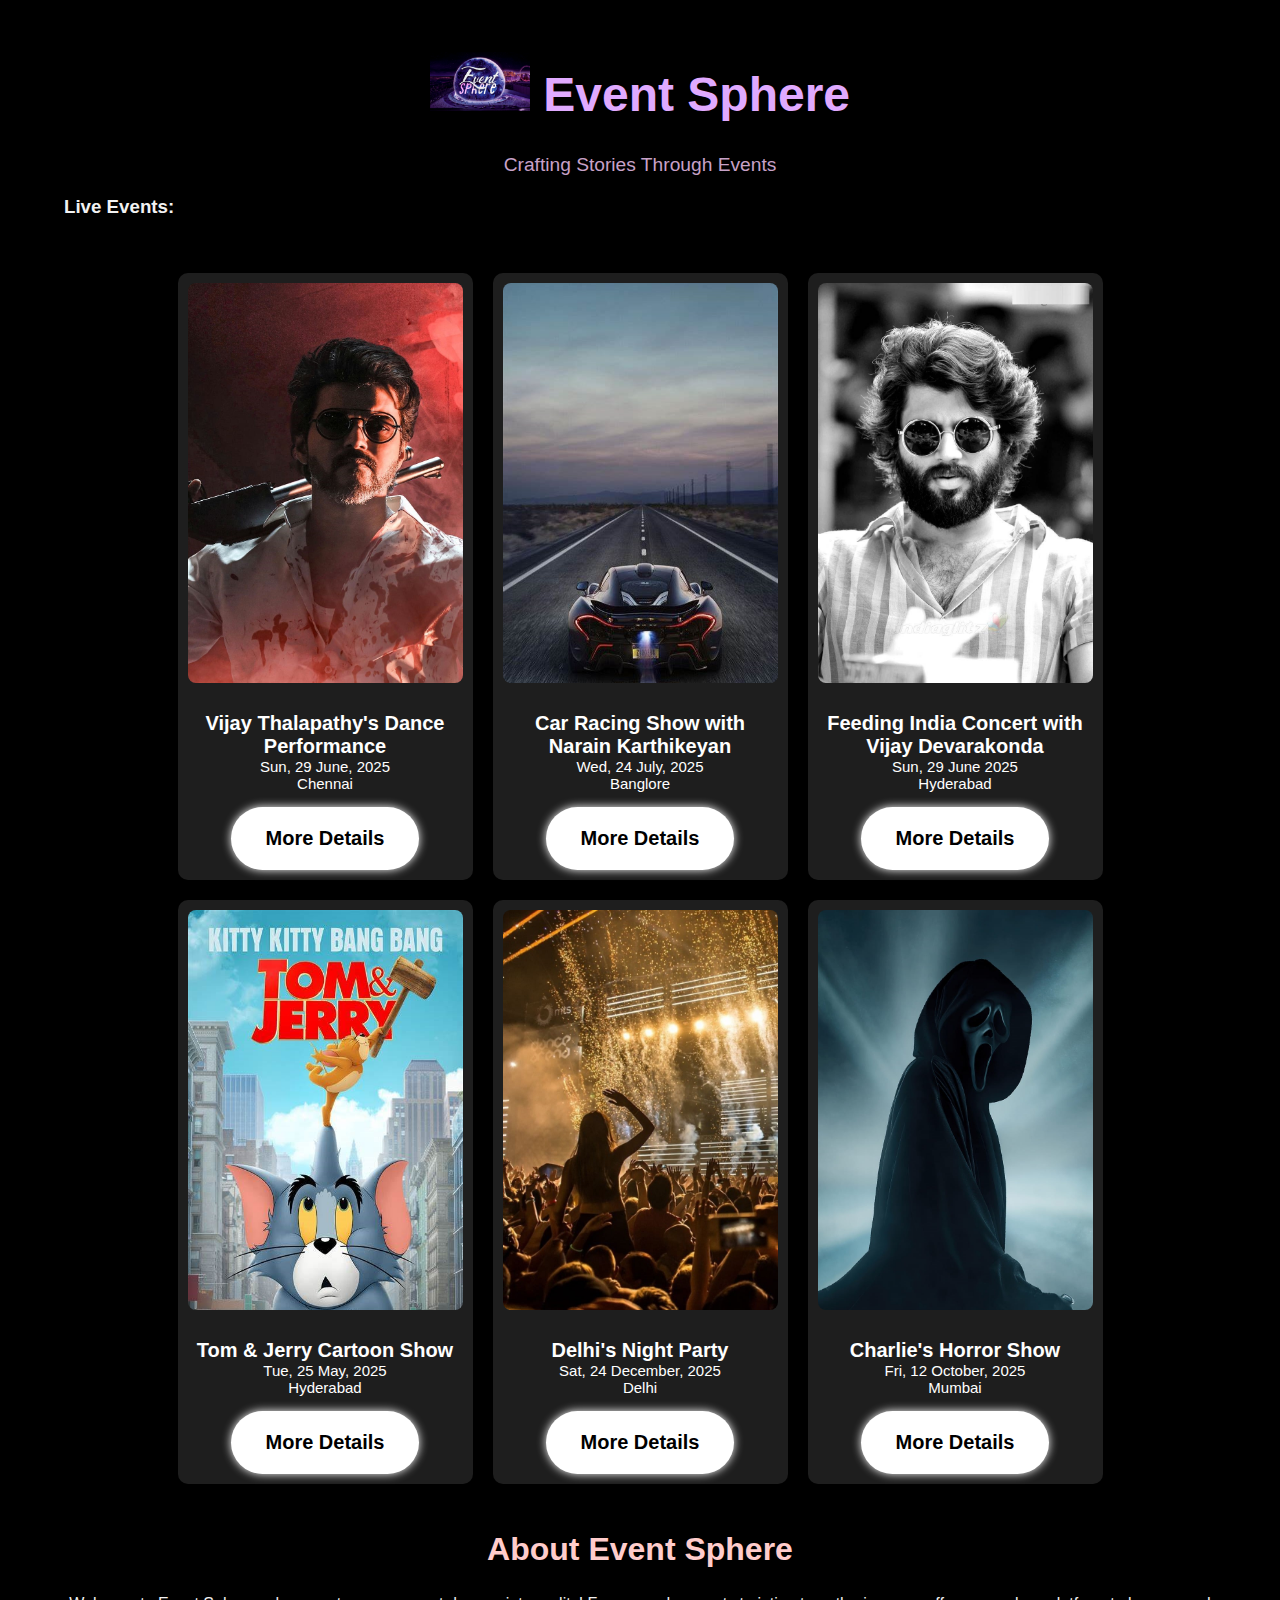
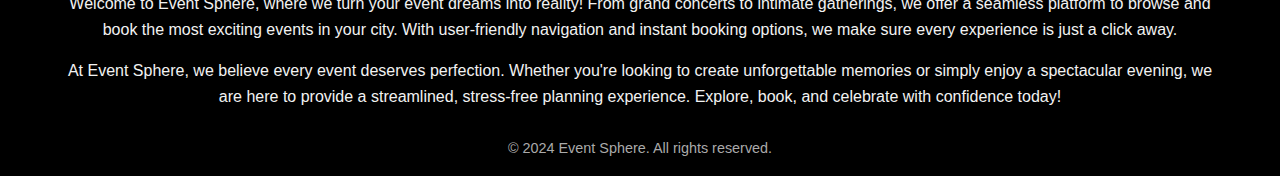
==== index.html @ 96aaaad5 "Add files via upload" ====
<!DOCTYPE html>
<html lang="en">

<head>
    <title>Event Management system</title>
    <link rel="stylesheet" href="style.css">
    <script src="script.js"></script>
</head>
<body>
    <div class="gallery-container">
        <header class="header">
            <h1><img class="logo" src="Event Management System Logo 2.png">
                Event Sphere</h1>
            <p class="sub-header">Crafting Stories Through Events</p>
        </header>
        <h3>Live Events:</h3><br><br>
        <div class="image-gallery">
            <div class="gallery-item">
                <img src="Thalapathy.jpg" alt="Vijay Thalapathy">
                <p class="image-title"><b class="image-head">Vijay Thalapathy's Dance Performance</b><br>
                    Sun, 29 June, 2025<br>
                    Chennai</b></p>
                <button onclick="location.href='details-thalapathy.html'">
                    More Details
                    <div class="star-1">
                        <svg xmlns:xlink="http://www.w3.org/1999/xlink" viewBox="0 0 784.11 815.53"
                            style="shape-rendering:geometricPrecision; text-rendering:geometricPrecision; image-rendering:optimizeQuality; fill-rule:evenodd; clip-rule:evenodd"
                            version="1.1" xml:space="preserve" xmlns="http://www.w3.org/2000/svg">
                            <defs></defs>
                            <g id="Layer_x0020_1">
                                <metadata id="CorelCorpID_0Corel-Layer"></metadata>
                                <path
                                    d="M392.05 0c-20.9,210.08 -184.06,378.41 -392.05,407.78 207.96,29.37 371.12,197.68 392.05,407.74 20.93,-210.06 184.09,-378.37 392.05,-407.74 -207.98,-29.38 -371.16,-197.69 -392.06,-407.78z"
                                    class="fil0"></path>
                            </g>
                        </svg>
                    </div>
                    <div class="star-2">
                        <svg xmlns:xlink="http://www.w3.org/1999/xlink" viewBox="0 0 784.11 815.53"
                            style="shape-rendering:geometricPrecision; text-rendering:geometricPrecision; image-rendering:optimizeQuality; fill-rule:evenodd; clip-rule:evenodd"
                            version="1.1" xml:space="preserve" xmlns="http://www.w3.org/2000/svg">
                            <defs></defs>
                            <g id="Layer_x0020_1">
                                <metadata id="CorelCorpID_0Corel-Layer"></metadata>
                                <path
                                    d="M392.05 0c-20.9,210.08 -184.06,378.41 -392.05,407.78 207.96,29.37 371.12,197.68 392.05,407.74 20.93,-210.06 184.09,-378.37 392.05,-407.74 -207.98,-29.38 -371.16,-197.69 -392.06,-407.78z"
                                    class="fil0"></path>
                            </g>
                        </svg>
                    </div>
                    <div class="star-3">
                        <svg xmlns:xlink="http://www.w3.org/1999/xlink" viewBox="0 0 784.11 815.53"
                            style="shape-rendering:geometricPrecision; text-rendering:geometricPrecision; image-rendering:optimizeQuality; fill-rule:evenodd; clip-rule:evenodd"
                            version="1.1" xml:space="preserve" xmlns="http://www.w3.org/2000/svg">
                            <defs></defs>
                            <g id="Layer_x0020_1">
                                <metadata id="CorelCorpID_0Corel-Layer"></metadata>
                                <path
                                    d="M392.05 0c-20.9,210.08 -184.06,378.41 -392.05,407.78 207.96,29.37 371.12,197.68 392.05,407.74 20.93,-210.06 184.09,-378.37 392.05,-407.74 -207.98,-29.38 -371.16,-197.69 -392.06,-407.78z"
                                    class="fil0"></path>
                            </g>
                        </svg>
                    </div>
                    <div class="star-4">
                        <svg xmlns:xlink="http://www.w3.org/1999/xlink" viewBox="0 0 784.11 815.53"
                            style="shape-rendering:geometricPrecision; text-rendering:geometricPrecision; image-rendering:optimizeQuality; fill-rule:evenodd; clip-rule:evenodd"
                            version="1.1" xml:space="preserve" xmlns="http://www.w3.org/2000/svg">
                            <defs></defs>
                            <g id="Layer_x0020_1">
                                <metadata id="CorelCorpID_0Corel-Layer"></metadata>
                                <path
                                    d="M392.05 0c-20.9,210.08 -184.06,378.41 -392.05,407.78 207.96,29.37 371.12,197.68 392.05,407.74 20.93,-210.06 184.09,-378.37 392.05,-407.74 -207.98,-29.38 -371.16,-197.69 -392.06,-407.78z"
                                    class="fil0"></path>
                            </g>
                        </svg>
                    </div>
                    <div class="star-5">
                        <svg xmlns:xlink="http://www.w3.org/1999/xlink" viewBox="0 0 784.11 815.53"
                            style="shape-rendering:geometricPrecision; text-rendering:geometricPrecision; image-rendering:optimizeQuality; fill-rule:evenodd; clip-rule:evenodd"
                            version="1.1" xml:space="preserve" xmlns="http://www.w3.org/2000/svg">
                            <defs></defs>
                            <g id="Layer_x0020_1">
                                <metadata id="CorelCorpID_0Corel-Layer"></metadata>
                                <path
                                    d="M392.05 0c-20.9,210.08 -184.06,378.41 -392.05,407.78 207.96,29.37 371.12,197.68 392.05,407.74 20.93,-210.06 184.09,-378.37 392.05,-407.74 -207.98,-29.38 -371.16,-197.69 -392.06,-407.78z"
                                    class="fil0"></path>
                            </g>
                        </svg>
                    </div>
                    <div class="star-6">
                        <svg xmlns:xlink="http://www.w3.org/1999/xlink" viewBox="0 0 784.11 815.53"
                            style="shape-rendering:geometricPrecision; text-rendering:geometricPrecision; image-rendering:optimizeQuality; fill-rule:evenodd; clip-rule:evenodd"
                            version="1.1" xml:space="preserve" xmlns="http://www.w3.org/2000/svg">
                            <defs></defs>
                            <g id="Layer_x0020_1">
                                <metadata id="CorelCorpID_0Corel-Layer"></metadata>
                                <path
                                    d="M392.05 0c-20.9,210.08 -184.06,378.41 -392.05,407.78 207.96,29.37 371.12,197.68 392.05,407.74 20.93,-210.06 184.09,-378.37 392.05,-407.74 -207.98,-29.38 -371.16,-197.69 -392.06,-407.78z"
                                    class="fil0"></path>
                            </g>
                        </svg>
                    </div>
                </button>
            </div>
            <div class="gallery-item">
                <img src="Car Racing.jpg" alt="Car Racing">
                <p class="image-title"><b class="image-head"> Car Racing Show with Narain Karthikeyan</b><br>
                    Wed, 24 July, 2025<br>
                    Banglore</p>
                <button onclick="location.href='details-car.html'">
                    More Details
                    <div class="star-1">
                        <svg xmlns:xlink="http://www.w3.org/1999/xlink" viewBox="0 0 784.11 815.53"
                            style="shape-rendering:geometricPrecision; text-rendering:geometricPrecision; image-rendering:optimizeQuality; fill-rule:evenodd; clip-rule:evenodd"
                            version="1.1" xml:space="preserve" xmlns="http://www.w3.org/2000/svg">
                            <defs></defs>
                            <g id="Layer_x0020_1">
                                <metadata id="CorelCorpID_0Corel-Layer"></metadata>
                                <path
                                    d="M392.05 0c-20.9,210.08 -184.06,378.41 -392.05,407.78 207.96,29.37 371.12,197.68 392.05,407.74 20.93,-210.06 184.09,-378.37 392.05,-407.74 -207.98,-29.38 -371.16,-197.69 -392.06,-407.78z"
                                    class="fil0"></path>
                            </g>
                        </svg>
                    </div>
                    <div class="star-2">
                        <svg xmlns:xlink="http://www.w3.org/1999/xlink" viewBox="0 0 784.11 815.53"
                            style="shape-rendering:geometricPrecision; text-rendering:geometricPrecision; image-rendering:optimizeQuality; fill-rule:evenodd; clip-rule:evenodd"
                            version="1.1" xml:space="preserve" xmlns="http://www.w3.org/2000/svg">
                            <defs></defs>
                            <g id="Layer_x0020_1">
                                <metadata id="CorelCorpID_0Corel-Layer"></metadata>
                                <path
                                    d="M392.05 0c-20.9,210.08 -184.06,378.41 -392.05,407.78 207.96,29.37 371.12,197.68 392.05,407.74 20.93,-210.06 184.09,-378.37 392.05,-407.74 -207.98,-29.38 -371.16,-197.69 -392.06,-407.78z"
                                    class="fil0"></path>
                            </g>
                        </svg>
                    </div>
                    <div class="star-3">
                        <svg xmlns:xlink="http://www.w3.org/1999/xlink" viewBox="0 0 784.11 815.53"
                            style="shape-rendering:geometricPrecision; text-rendering:geometricPrecision; image-rendering:optimizeQuality; fill-rule:evenodd; clip-rule:evenodd"
                            version="1.1" xml:space="preserve" xmlns="http://www.w3.org/2000/svg">
                            <defs></defs>
                            <g id="Layer_x0020_1">
                                <metadata id="CorelCorpID_0Corel-Layer"></metadata>
                                <path
                                    d="M392.05 0c-20.9,210.08 -184.06,378.41 -392.05,407.78 207.96,29.37 371.12,197.68 392.05,407.74 20.93,-210.06 184.09,-378.37 392.05,-407.74 -207.98,-29.38 -371.16,-197.69 -392.06,-407.78z"
                                    class="fil0"></path>
                            </g>
                        </svg>
                    </div>
                    <div class="star-4">
                        <svg xmlns:xlink="http://www.w3.org/1999/xlink" viewBox="0 0 784.11 815.53"
                            style="shape-rendering:geometricPrecision; text-rendering:geometricPrecision; image-rendering:optimizeQuality; fill-rule:evenodd; clip-rule:evenodd"
                            version="1.1" xml:space="preserve" xmlns="http://www.w3.org/2000/svg">
                            <defs></defs>
                            <g id="Layer_x0020_1">
                                <metadata id="CorelCorpID_0Corel-Layer"></metadata>
                                <path
                                    d="M392.05 0c-20.9,210.08 -184.06,378.41 -392.05,407.78 207.96,29.37 371.12,197.68 392.05,407.74 20.93,-210.06 184.09,-378.37 392.05,-407.74 -207.98,-29.38 -371.16,-197.69 -392.06,-407.78z"
                                    class="fil0"></path>
                            </g>
                        </svg>
                    </div>
                    <div class="star-5">
                        <svg xmlns:xlink="http://www.w3.org/1999/xlink" viewBox="0 0 784.11 815.53"
                            style="shape-rendering:geometricPrecision; text-rendering:geometricPrecision; image-rendering:optimizeQuality; fill-rule:evenodd; clip-rule:evenodd"
                            version="1.1" xml:space="preserve" xmlns="http://www.w3.org/2000/svg">
                            <defs></defs>
                            <g id="Layer_x0020_1">
                                <metadata id="CorelCorpID_0Corel-Layer"></metadata>
                                <path
                                    d="M392.05 0c-20.9,210.08 -184.06,378.41 -392.05,407.78 207.96,29.37 371.12,197.68 392.05,407.74 20.93,-210.06 184.09,-378.37 392.05,-407.74 -207.98,-29.38 -371.16,-197.69 -392.06,-407.78z"
                                    class="fil0"></path>
                            </g>
                        </svg>
                    </div>
                    <div class="star-6">
                        <svg xmlns:xlink="http://www.w3.org/1999/xlink" viewBox="0 0 784.11 815.53"
                            style="shape-rendering:geometricPrecision; text-rendering:geometricPrecision; image-rendering:optimizeQuality; fill-rule:evenodd; clip-rule:evenodd"
                            version="1.1" xml:space="preserve" xmlns="http://www.w3.org/2000/svg">
                            <defs></defs>
                            <g id="Layer_x0020_1">
                                <metadata id="CorelCorpID_0Corel-Layer"></metadata>
                                <path
                                    d="M392.05 0c-20.9,210.08 -184.06,378.41 -392.05,407.78 207.96,29.37 371.12,197.68 392.05,407.74 20.93,-210.06 184.09,-378.37 392.05,-407.74 -207.98,-29.38 -371.16,-197.69 -392.06,-407.78z"
                                    class="fil0"></path>
                            </g>
                        </svg>
                    </div>
                </button>

            </div>
            <div class="gallery-item">
                <img src="VD.jpg" alt="Vijay Deverkonda">
                <p class="image-title"><b class="image-head">Feeding India Concert with Vijay Devarakonda</b><br>
                    Sun, 29 June 2025<br>
                    Hyderabad</p>
                <button onclick="location.href='details-vd.html'">
                    More Details
                    <div class="star-1">
                        <svg xmlns:xlink="http://www.w3.org/1999/xlink" viewBox="0 0 784.11 815.53"
                            style="shape-rendering:geometricPrecision; text-rendering:geometricPrecision; image-rendering:optimizeQuality; fill-rule:evenodd; clip-rule:evenodd"
                            version="1.1" xml:space="preserve" xmlns="http://www.w3.org/2000/svg">
                            <defs></defs>
                            <g id="Layer_x0020_1">
                                <metadata id="CorelCorpID_0Corel-Layer"></metadata>
                                <path
                                    d="M392.05 0c-20.9,210.08 -184.06,378.41 -392.05,407.78 207.96,29.37 371.12,197.68 392.05,407.74 20.93,-210.06 184.09,-378.37 392.05,-407.74 -207.98,-29.38 -371.16,-197.69 -392.06,-407.78z"
                                    class="fil0"></path>
                            </g>
                        </svg>
                    </div>
                    <div class="star-2">
                        <svg xmlns:xlink="http://www.w3.org/1999/xlink" viewBox="0 0 784.11 815.53"
                            style="shape-rendering:geometricPrecision; text-rendering:geometricPrecision; image-rendering:optimizeQuality; fill-rule:evenodd; clip-rule:evenodd"
                            version="1.1" xml:space="preserve" xmlns="http://www.w3.org/2000/svg">
                            <defs></defs>
                            <g id="Layer_x0020_1">
                                <metadata id="CorelCorpID_0Corel-Layer"></metadata>
                                <path
                                    d="M392.05 0c-20.9,210.08 -184.06,378.41 -392.05,407.78 207.96,29.37 371.12,197.68 392.05,407.74 20.93,-210.06 184.09,-378.37 392.05,-407.74 -207.98,-29.38 -371.16,-197.69 -392.06,-407.78z"
                                    class="fil0"></path>
                            </g>
                        </svg>
                    </div>
                    <div class="star-3">
                        <svg xmlns:xlink="http://www.w3.org/1999/xlink" viewBox="0 0 784.11 815.53"
                            style="shape-rendering:geometricPrecision; text-rendering:geometricPrecision; image-rendering:optimizeQuality; fill-rule:evenodd; clip-rule:evenodd"
                            version="1.1" xml:space="preserve" xmlns="http://www.w3.org/2000/svg">
                            <defs></defs>
                            <g id="Layer_x0020_1">
                                <metadata id="CorelCorpID_0Corel-Layer"></metadata>
                                <path
                                    d="M392.05 0c-20.9,210.08 -184.06,378.41 -392.05,407.78 207.96,29.37 371.12,197.68 392.05,407.74 20.93,-210.06 184.09,-378.37 392.05,-407.74 -207.98,-29.38 -371.16,-197.69 -392.06,-407.78z"
                                    class="fil0"></path>
                            </g>
                        </svg>
                    </div>
                    <div class="star-4">
                        <svg xmlns:xlink="http://www.w3.org/1999/xlink" viewBox="0 0 784.11 815.53"
                            style="shape-rendering:geometricPrecision; text-rendering:geometricPrecision; image-rendering:optimizeQuality; fill-rule:evenodd; clip-rule:evenodd"
                            version="1.1" xml:space="preserve" xmlns="http://www.w3.org/2000/svg">
                            <defs></defs>
                            <g id="Layer_x0020_1">
                                <metadata id="CorelCorpID_0Corel-Layer"></metadata>
                                <path
                                    d="M392.05 0c-20.9,210.08 -184.06,378.41 -392.05,407.78 207.96,29.37 371.12,197.68 392.05,407.74 20.93,-210.06 184.09,-378.37 392.05,-407.74 -207.98,-29.38 -371.16,-197.69 -392.06,-407.78z"
                                    class="fil0"></path>
                            </g>
                        </svg>
                    </div>
                    <div class="star-5">
                        <svg xmlns:xlink="http://www.w3.org/1999/xlink" viewBox="0 0 784.11 815.53"
                            style="shape-rendering:geometricPrecision; text-rendering:geometricPrecision; image-rendering:optimizeQuality; fill-rule:evenodd; clip-rule:evenodd"
                            version="1.1" xml:space="preserve" xmlns="http://www.w3.org/2000/svg">
                            <defs></defs>
                            <g id="Layer_x0020_1">
                                <metadata id="CorelCorpID_0Corel-Layer"></metadata>
                                <path
                                    d="M392.05 0c-20.9,210.08 -184.06,378.41 -392.05,407.78 207.96,29.37 371.12,197.68 392.05,407.74 20.93,-210.06 184.09,-378.37 392.05,-407.74 -207.98,-29.38 -371.16,-197.69 -392.06,-407.78z"
                                    class="fil0"></path>
                            </g>
                        </svg>
                    </div>
                    <div class="star-6">
                        <svg xmlns:xlink="http://www.w3.org/1999/xlink" viewBox="0 0 784.11 815.53"
                            style="shape-rendering:geometricPrecision; text-rendering:geometricPrecision; image-rendering:optimizeQuality; fill-rule:evenodd; clip-rule:evenodd"
                            version="1.1" xml:space="preserve" xmlns="http://www.w3.org/2000/svg">
                            <defs></defs>
                            <g id="Layer_x0020_1">
                                <metadata id="CorelCorpID_0Corel-Layer"></metadata>
                                <path
                                    d="M392.05 0c-20.9,210.08 -184.06,378.41 -392.05,407.78 207.96,29.37 371.12,197.68 392.05,407.74 20.93,-210.06 184.09,-378.37 392.05,-407.74 -207.98,-29.38 -371.16,-197.69 -392.06,-407.78z"
                                    class="fil0"></path>
                            </g>
                        </svg>
                    </div>
                </button>

            </div>
            <div class="gallery-item">
                <img src="Cartoon.jpg" alt="Tom & Jerry">
                <p class="image-title"><b class="image-head">Tom & Jerry Cartoon Show</b><br>
                    Tue, 25 May, 2025<br>
                    Hyderabad</p>
                <button onclick="location.href='details-tom.html'">
                    More Details
                    <div class="star-1">
                        <svg xmlns:xlink="http://www.w3.org/1999/xlink" viewBox="0 0 784.11 815.53"
                            style="shape-rendering:geometricPrecision; text-rendering:geometricPrecision; image-rendering:optimizeQuality; fill-rule:evenodd; clip-rule:evenodd"
                            version="1.1" xml:space="preserve" xmlns="http://www.w3.org/2000/svg">
                            <defs></defs>
                            <g id="Layer_x0020_1">
                                <metadata id="CorelCorpID_0Corel-Layer"></metadata>
                                <path
                                    d="M392.05 0c-20.9,210.08 -184.06,378.41 -392.05,407.78 207.96,29.37 371.12,197.68 392.05,407.74 20.93,-210.06 184.09,-378.37 392.05,-407.74 -207.98,-29.38 -371.16,-197.69 -392.06,-407.78z"
                                    class="fil0"></path>
                            </g>
                        </svg>
                    </div>
                    <div class="star-2">
                        <svg xmlns:xlink="http://www.w3.org/1999/xlink" viewBox="0 0 784.11 815.53"
                            style="shape-rendering:geometricPrecision; text-rendering:geometricPrecision; image-rendering:optimizeQuality; fill-rule:evenodd; clip-rule:evenodd"
                            version="1.1" xml:space="preserve" xmlns="http://www.w3.org/2000/svg">
                            <defs></defs>
                            <g id="Layer_x0020_1">
                                <metadata id="CorelCorpID_0Corel-Layer"></metadata>
                                <path
                                    d="M392.05 0c-20.9,210.08 -184.06,378.41 -392.05,407.78 207.96,29.37 371.12,197.68 392.05,407.74 20.93,-210.06 184.09,-378.37 392.05,-407.74 -207.98,-29.38 -371.16,-197.69 -392.06,-407.78z"
                                    class="fil0"></path>
                            </g>
                        </svg>
                    </div>
                    <div class="star-3">
                        <svg xmlns:xlink="http://www.w3.org/1999/xlink" viewBox="0 0 784.11 815.53"
                            style="shape-rendering:geometricPrecision; text-rendering:geometricPrecision; image-rendering:optimizeQuality; fill-rule:evenodd; clip-rule:evenodd"
                            version="1.1" xml:space="preserve" xmlns="http://www.w3.org/2000/svg">
                            <defs></defs>
                            <g id="Layer_x0020_1">
                                <metadata id="CorelCorpID_0Corel-Layer"></metadata>
                                <path
                                    d="M392.05 0c-20.9,210.08 -184.06,378.41 -392.05,407.78 207.96,29.37 371.12,197.68 392.05,407.74 20.93,-210.06 184.09,-378.37 392.05,-407.74 -207.98,-29.38 -371.16,-197.69 -392.06,-407.78z"
                                    class="fil0"></path>
                            </g>
                        </svg>
                    </div>
                    <div class="star-4">
                        <svg xmlns:xlink="http://www.w3.org/1999/xlink" viewBox="0 0 784.11 815.53"
                            style="shape-rendering:geometricPrecision; text-rendering:geometricPrecision; image-rendering:optimizeQuality; fill-rule:evenodd; clip-rule:evenodd"
                            version="1.1" xml:space="preserve" xmlns="http://www.w3.org/2000/svg">
                            <defs></defs>
                            <g id="Layer_x0020_1">
                                <metadata id="CorelCorpID_0Corel-Layer"></metadata>
                                <path
                                    d="M392.05 0c-20.9,210.08 -184.06,378.41 -392.05,407.78 207.96,29.37 371.12,197.68 392.05,407.74 20.93,-210.06 184.09,-378.37 392.05,-407.74 -207.98,-29.38 -371.16,-197.69 -392.06,-407.78z"
                                    class="fil0"></path>
                            </g>
                        </svg>
                    </div>
                    <div class="star-5">
                        <svg xmlns:xlink="http://www.w3.org/1999/xlink" viewBox="0 0 784.11 815.53"
                            style="shape-rendering:geometricPrecision; text-rendering:geometricPrecision; image-rendering:optimizeQuality; fill-rule:evenodd; clip-rule:evenodd"
                            version="1.1" xml:space="preserve" xmlns="http://www.w3.org/2000/svg">
                            <defs></defs>
                            <g id="Layer_x0020_1">
                                <metadata id="CorelCorpID_0Corel-Layer"></metadata>
                                <path
                                    d="M392.05 0c-20.9,210.08 -184.06,378.41 -392.05,407.78 207.96,29.37 371.12,197.68 392.05,407.74 20.93,-210.06 184.09,-378.37 392.05,-407.74 -207.98,-29.38 -371.16,-197.69 -392.06,-407.78z"
                                    class="fil0"></path>
                            </g>
                        </svg>
                    </div>
                    <div class="star-6">
                        <svg xmlns:xlink="http://www.w3.org/1999/xlink" viewBox="0 0 784.11 815.53"
                            style="shape-rendering:geometricPrecision; text-rendering:geometricPrecision; image-rendering:optimizeQuality; fill-rule:evenodd; clip-rule:evenodd"
                            version="1.1" xml:space="preserve" xmlns="http://www.w3.org/2000/svg">
                            <defs></defs>
                            <g id="Layer_x0020_1">
                                <metadata id="CorelCorpID_0Corel-Layer"></metadata>
                                <path
                                    d="M392.05 0c-20.9,210.08 -184.06,378.41 -392.05,407.78 207.96,29.37 371.12,197.68 392.05,407.74 20.93,-210.06 184.09,-378.37 392.05,-407.74 -207.98,-29.38 -371.16,-197.69 -392.06,-407.78z"
                                    class="fil0"></path>
                            </g>
                        </svg>
                    </div>
                </button>

            </div>
            <div class="gallery-item">
                <img src="Street Festival.jpg" alt="Street Festival">
                <p class="image-title"><b class="image-head">Delhi's Night Party</b><br>
                    Sat, 24 December, 2025<br>
                    Delhi</p>
                <button onclick="location.href='details-street.html'">
                    More Details
                    <div class="star-1">
                        <svg xmlns:xlink="http://www.w3.org/1999/xlink" viewBox="0 0 784.11 815.53"
                            style="shape-rendering:geometricPrecision; text-rendering:geometricPrecision; image-rendering:optimizeQuality; fill-rule:evenodd; clip-rule:evenodd"
                            version="1.1" xml:space="preserve" xmlns="http://www.w3.org/2000/svg">
                            <defs></defs>
                            <g id="Layer_x0020_1">
                                <metadata id="CorelCorpID_0Corel-Layer"></metadata>
                                <path
                                    d="M392.05 0c-20.9,210.08 -184.06,378.41 -392.05,407.78 207.96,29.37 371.12,197.68 392.05,407.74 20.93,-210.06 184.09,-378.37 392.05,-407.74 -207.98,-29.38 -371.16,-197.69 -392.06,-407.78z"
                                    class="fil0"></path>
                            </g>
                        </svg>
                    </div>
                    <div class="star-2">
                        <svg xmlns:xlink="http://www.w3.org/1999/xlink" viewBox="0 0 784.11 815.53"
                            style="shape-rendering:geometricPrecision; text-rendering:geometricPrecision; image-rendering:optimizeQuality; fill-rule:evenodd; clip-rule:evenodd"
                            version="1.1" xml:space="preserve" xmlns="http://www.w3.org/2000/svg">
                            <defs></defs>
                            <g id="Layer_x0020_1">
                                <metadata id="CorelCorpID_0Corel-Layer"></metadata>
                                <path
                                    d="M392.05 0c-20.9,210.08 -184.06,378.41 -392.05,407.78 207.96,29.37 371.12,197.68 392.05,407.74 20.93,-210.06 184.09,-378.37 392.05,-407.74 -207.98,-29.38 -371.16,-197.69 -392.06,-407.78z"
                                    class="fil0"></path>
                            </g>
                        </svg>
                    </div>
                    <div class="star-3">
                        <svg xmlns:xlink="http://www.w3.org/1999/xlink" viewBox="0 0 784.11 815.53"
                            style="shape-rendering:geometricPrecision; text-rendering:geometricPrecision; image-rendering:optimizeQuality; fill-rule:evenodd; clip-rule:evenodd"
                            version="1.1" xml:space="preserve" xmlns="http://www.w3.org/2000/svg">
                            <defs></defs>
                            <g id="Layer_x0020_1">
                                <metadata id="CorelCorpID_0Corel-Layer"></metadata>
                                <path
                                    d="M392.05 0c-20.9,210.08 -184.06,378.41 -392.05,407.78 207.96,29.37 371.12,197.68 392.05,407.74 20.93,-210.06 184.09,-378.37 392.05,-407.74 -207.98,-29.38 -371.16,-197.69 -392.06,-407.78z"
                                    class="fil0"></path>
                            </g>
                        </svg>
                    </div>
                    <div class="star-4">
                        <svg xmlns:xlink="http://www.w3.org/1999/xlink" viewBox="0 0 784.11 815.53"
                            style="shape-rendering:geometricPrecision; text-rendering:geometricPrecision; image-rendering:optimizeQuality; fill-rule:evenodd; clip-rule:evenodd"
                            version="1.1" xml:space="preserve" xmlns="http://www.w3.org/2000/svg">
                            <defs></defs>
                            <g id="Layer_x0020_1">
                                <metadata id="CorelCorpID_0Corel-Layer"></metadata>
                                <path
                                    d="M392.05 0c-20.9,210.08 -184.06,378.41 -392.05,407.78 207.96,29.37 371.12,197.68 392.05,407.74 20.93,-210.06 184.09,-378.37 392.05,-407.74 -207.98,-29.38 -371.16,-197.69 -392.06,-407.78z"
                                    class="fil0"></path>
                            </g>
                        </svg>
                    </div>
                    <div class="star-5">
                        <svg xmlns:xlink="http://www.w3.org/1999/xlink" viewBox="0 0 784.11 815.53"
                            style="shape-rendering:geometricPrecision; text-rendering:geometricPrecision; image-rendering:optimizeQuality; fill-rule:evenodd; clip-rule:evenodd"
                            version="1.1" xml:space="preserve" xmlns="http://www.w3.org/2000/svg">
                            <defs></defs>
                            <g id="Layer_x0020_1">
                                <metadata id="CorelCorpID_0Corel-Layer"></metadata>
                                <path
                                    d="M392.05 0c-20.9,210.08 -184.06,378.41 -392.05,407.78 207.96,29.37 371.12,197.68 392.05,407.74 20.93,-210.06 184.09,-378.37 392.05,-407.74 -207.98,-29.38 -371.16,-197.69 -392.06,-407.78z"
                                    class="fil0"></path>
                            </g>
                        </svg>
                    </div>
                    <div class="star-6">
                        <svg xmlns:xlink="http://www.w3.org/1999/xlink" viewBox="0 0 784.11 815.53"
                            style="shape-rendering:geometricPrecision; text-rendering:geometricPrecision; image-rendering:optimizeQuality; fill-rule:evenodd; clip-rule:evenodd"
                            version="1.1" xml:space="preserve" xmlns="http://www.w3.org/2000/svg">
                            <defs></defs>
                            <g id="Layer_x0020_1">
                                <metadata id="CorelCorpID_0Corel-Layer"></metadata>
                                <path
                                    d="M392.05 0c-20.9,210.08 -184.06,378.41 -392.05,407.78 207.96,29.37 371.12,197.68 392.05,407.74 20.93,-210.06 184.09,-378.37 392.05,-407.74 -207.98,-29.38 -371.16,-197.69 -392.06,-407.78z"
                                    class="fil0"></path>
                            </g>
                        </svg>
                    </div>
                </button>

            </div>
            <div class="gallery-item">
                <img src="Magic Show2.jpg" alt="Magic Show">
                <p class="image-title"><b class="image-head">Charlie's Horror Show</b><br>
                    Fri, 12 October, 2025<br>
                    Mumbai</p>
                <button onclick="location.href='details-magic.html'">
                    More Details
                    <div class="star-1">
                        <svg xmlns:xlink="http://www.w3.org/1999/xlink" viewBox="0 0 784.11 815.53"
                            style="shape-rendering:geometricPrecision; text-rendering:geometricPrecision; image-rendering:optimizeQuality; fill-rule:evenodd; clip-rule:evenodd"
                            version="1.1" xml:space="preserve" xmlns="http://www.w3.org/2000/svg">
                            <defs></defs>
                            <g id="Layer_x0020_1">
                                <metadata id="CorelCorpID_0Corel-Layer"></metadata>
                                <path
                                    d="M392.05 0c-20.9,210.08 -184.06,378.41 -392.05,407.78 207.96,29.37 371.12,197.68 392.05,407.74 20.93,-210.06 184.09,-378.37 392.05,-407.74 -207.98,-29.38 -371.16,-197.69 -392.06,-407.78z"
                                    class="fil0"></path>
                            </g>
                        </svg>
                    </div>
                    <div class="star-2">
                        <svg xmlns:xlink="http://www.w3.org/1999/xlink" viewBox="0 0 784.11 815.53"
                            style="shape-rendering:geometricPrecision; text-rendering:geometricPrecision; image-rendering:optimizeQuality; fill-rule:evenodd; clip-rule:evenodd"
                            version="1.1" xml:space="preserve" xmlns="http://www.w3.org/2000/svg">
                            <defs></defs>
                            <g id="Layer_x0020_1">
                                <metadata id="CorelCorpID_0Corel-Layer"></metadata>
                                <path
                                    d="M392.05 0c-20.9,210.08 -184.06,378.41 -392.05,407.78 207.96,29.37 371.12,197.68 392.05,407.74 20.93,-210.06 184.09,-378.37 392.05,-407.74 -207.98,-29.38 -371.16,-197.69 -392.06,-407.78z"
                                    class="fil0"></path>
                            </g>
                        </svg>
                    </div>
                    <div class="star-3">
                        <svg xmlns:xlink="http://www.w3.org/1999/xlink" viewBox="0 0 784.11 815.53"
                            style="shape-rendering:geometricPrecision; text-rendering:geometricPrecision; image-rendering:optimizeQuality; fill-rule:evenodd; clip-rule:evenodd"
                            version="1.1" xml:space="preserve" xmlns="http://www.w3.org/2000/svg">
                            <defs></defs>
                            <g id="Layer_x0020_1">
                                <metadata id="CorelCorpID_0Corel-Layer"></metadata>
                                <path
                                    d="M392.05 0c-20.9,210.08 -184.06,378.41 -392.05,407.78 207.96,29.37 371.12,197.68 392.05,407.74 20.93,-210.06 184.09,-378.37 392.05,-407.74 -207.98,-29.38 -371.16,-197.69 -392.06,-407.78z"
                                    class="fil0"></path>
                            </g>
                        </svg>
                    </div>
                    <div class="star-4">
                        <svg xmlns:xlink="http://www.w3.org/1999/xlink" viewBox="0 0 784.11 815.53"
                            style="shape-rendering:geometricPrecision; text-rendering:geometricPrecision; image-rendering:optimizeQuality; fill-rule:evenodd; clip-rule:evenodd"
                            version="1.1" xml:space="preserve" xmlns="http://www.w3.org/2000/svg">
                            <defs></defs>
                            <g id="Layer_x0020_1">
                                <metadata id="CorelCorpID_0Corel-Layer"></metadata>
                                <path
                                    d="M392.05 0c-20.9,210.08 -184.06,378.41 -392.05,407.78 207.96,29.37 371.12,197.68 392.05,407.74 20.93,-210.06 184.09,-378.37 392.05,-407.74 -207.98,-29.38 -371.16,-197.69 -392.06,-407.78z"
                                    class="fil0"></path>
                            </g>
                        </svg>
                    </div>
                    <div class="star-5">
                        <svg xmlns:xlink="http://www.w3.org/1999/xlink" viewBox="0 0 784.11 815.53"
                            style="shape-rendering:geometricPrecision; text-rendering:geometricPrecision; image-rendering:optimizeQuality; fill-rule:evenodd; clip-rule:evenodd"
                            version="1.1" xml:space="preserve" xmlns="http://www.w3.org/2000/svg">
                            <defs></defs>
                            <g id="Layer_x0020_1">
                                <metadata id="CorelCorpID_0Corel-Layer"></metadata>
                                <path
                                    d="M392.05 0c-20.9,210.08 -184.06,378.41 -392.05,407.78 207.96,29.37 371.12,197.68 392.05,407.74 20.93,-210.06 184.09,-378.37 392.05,-407.74 -207.98,-29.38 -371.16,-197.69 -392.06,-407.78z"
                                    class="fil0"></path>
                            </g>
                        </svg>
                    </div>
                    <div class="star-6">
                        <svg xmlns:xlink="http://www.w3.org/1999/xlink" viewBox="0 0 784.11 815.53"
                            style="shape-rendering:geometricPrecision; text-rendering:geometricPrecision; image-rendering:optimizeQuality; fill-rule:evenodd; clip-rule:evenodd"
                            version="1.1" xml:space="preserve" xmlns="http://www.w3.org/2000/svg">
                            <defs></defs>
                            <g id="Layer_x0020_1">
                                <metadata id="CorelCorpID_0Corel-Layer"></metadata>
                                <path
                                    d="M392.05 0c-20.9,210.08 -184.06,378.41 -392.05,407.78 207.96,29.37 371.12,197.68 392.05,407.74 20.93,-210.06 184.09,-378.37 392.05,-407.74 -207.98,-29.38 -371.16,-197.69 -392.06,-407.78z"
                                    class="fil0"></path>
                            </g>
                        </svg>
                    </div>
                </button>

            </div>
        </div>
        <div class="gallery-description">
            <h2>About Event Sphere</h2>
            <p>Welcome to Event Sphere, where we turn your event dreams into reality! From grand concerts to
                intimate gatherings, we offer a seamless platform to browse and book the most exciting events in your
                city. With user-friendly navigation and instant booking options, we make sure every experience is just a
                click away.</p>
            <p>At Event Sphere, we believe every event deserves perfection. Whether you're looking to create unforgettable
                memories or simply enjoy a spectacular evening, we are here to provide a streamlined, stress-free
                planning experience. Explore, book, and celebrate with confidence today!</p>
        </div>
        <footer class="footer">
            &copy; 2024 Event Sphere. All rights reserved.
        </footer>
    </div>
</body>
</html>
---- style.css ----
body {
    font-family: Arial, sans-serif;
    margin: 0;
    padding: 0;
    background: #000000;
    background-repeat: no-repeat;
    background-size: cover;
    background-position: center;
    color: #f2f2f2;
    display: flex;
    justify-content: center;
    align-items: center;
    min-height: 100vh;
    flex-direction: column;
}

.gallery-container {
    width: 90%;
    max-width: 1200px;
    padding: 20px;
}

.header {
    text-align: center;
    margin-bottom: 20px;
}

.header h1 {
    font-size: 3rem;
    color: #e0aaff;
}

.sub-header {
    font-size: 1.2rem;
    color: #c8a2c8;
}

.image-gallery {
    display: flex;
    flex-wrap: wrap;
    gap: 20px;
    justify-content: center;
}

.gallery-item {
    text-align: center;
    background-color: #1e1e1e;
    border-radius: 10px;
    padding: 10px;
    box-shadow: 0 4px 8px rgba(0, 0, 0, 0.5);
    width: 275px;
}

.gallery-item img {
    width: 275px;
    height: 400px;
    border-radius: 8px;
    margin-bottom: 10px;
}
.image-head{
    font-size:20px
}

.image-title {
    font-size: 15px;
    color: #ffffff;
}

.gallery-description {
    margin-top: 40px;
    text-align: center;
    line-height: 1.6;
}

.gallery-description h2 {
    font-size: 2rem;
    color: #ffcccb;
    margin-bottom: 10px;
}

.footer {
    text-align: center;
    margin-top: 30px;
    font-size: 0.9rem;
    color: #aaaaaa;
}

/* From Uiverse.io by dalbrechtmartin */ 
button {
    position: relative;
    padding: 20px 35px;
    background: #ffffff;
    font-size: 20px;
    font-weight: 600;
    color: #000000;
    box-shadow: 0px 0px 10px 0px rgb(255, 255, 255);
    border-radius: 100px;
    border: none;
    transition: all 0.3s ease-in-out;
    cursor: pointer;
  }
  
  .star-1 {
    position: absolute;
    top: 20%;
    left: 20%;
    width: 25px;
    height: auto;
    filter: drop-shadow(0 0 0 #fffdef);
    z-index: -5;
    transition: all 0.8s cubic-bezier(0.05, 0.83, 0.43, 0.96);
  }
  
  .star-2 {
    position: absolute;
    top: 45%;
    left: 45%;
    width: 15px;
    height: auto;
    filter: drop-shadow(0 0 0 #fffdef);
    z-index: -5;
    transition: all 0.8s cubic-bezier(0, 0.4, 0, 1.01);
  }
  
  .star-3 {
    position: absolute;
    top: 40%;
    left: 40%;
    width: 5px;
    height: auto;
    filter: drop-shadow(0 0 0 #fffdef);
    z-index: -5;
    transition: all 0.8s cubic-bezier(0, 0.4, 0, 1.01);
  }
  
  .star-4 {
    position: absolute;
    top: 20%;
    left: 40%;
    width: 8px;
    height: auto;
    filter: drop-shadow(0 0 0 #fffdef);
    z-index: -5;
    transition: all 0.8s cubic-bezier(0, 0.4, 0, 1.01);
  }
  
  .star-5 {
    position: absolute;
    top: 25%;
    left: 45%;
    width: 15px;
    height: auto;
    filter: drop-shadow(0 0 0 #fffdef);
    z-index: -5;
    transition: all 0.8s cubic-bezier(0, 0.4, 0, 1.01);
  }
  
  .star-6 {
    position: absolute;
    top: 5%;
    left: 50%;
    width: 5px;
    height: auto;
    filter: drop-shadow(0 0 0 #fffdef);
    z-index: -5;
    transition: all 0.8s cubic-bezier(0, 0.4, 0, 1.01);
  }
  
  button:hover {
    background: #000000;
    color: #ffffff;
    box-shadow: 0 0 80px #ffffff8c;
  }
  
  button:hover .star-1 {
    position: absolute;
    top: -20%;
    left: -20%;
    width: 20px;
    height: auto;
    filter: drop-shadow(0 0 10px #fffdef);
    z-index: 2;
  }
  
  button:hover .star-2 {
    position: absolute;
    top: 35%;
    left: -25%;
    width: 15px;
    height: auto;
    filter: drop-shadow(0 0 10px #fffdef);
    z-index: 2;
  }
  
  button:hover .star-3 {
    position: absolute;
    top: 80%;
    left: -10%;
    width: 10px;
    height: auto;
    filter: drop-shadow(0 0 10px #fffdef);
    z-index: 2;
  }
  
  button:hover .star-4 {
    position: absolute;
    top: -25%;
    left: 105%;
    width: 20px;
    height: auto;
    filter: drop-shadow(0 0 10px #fffdef);
    z-index: 2;
  }
  
  button:hover .star-5 {
    position: absolute;
    top: 30%;
    left: 115%;
    width: 15px;
    height: auto;
    filter: drop-shadow(0 0 10px #fffdef);
    z-index: 2;
  }
  
  button:hover .star-6 {
    position: absolute;
    top: 80%;
    left: 105%;
    width: 10px;
    height: auto;
    filter: drop-shadow(0 0 10px #fffdef);
    z-index: 2;
  }
  
  .fil0 {
    fill: #fffdef;
  }
  
  .logo{
    width: 100px;
    height:auto;
  }
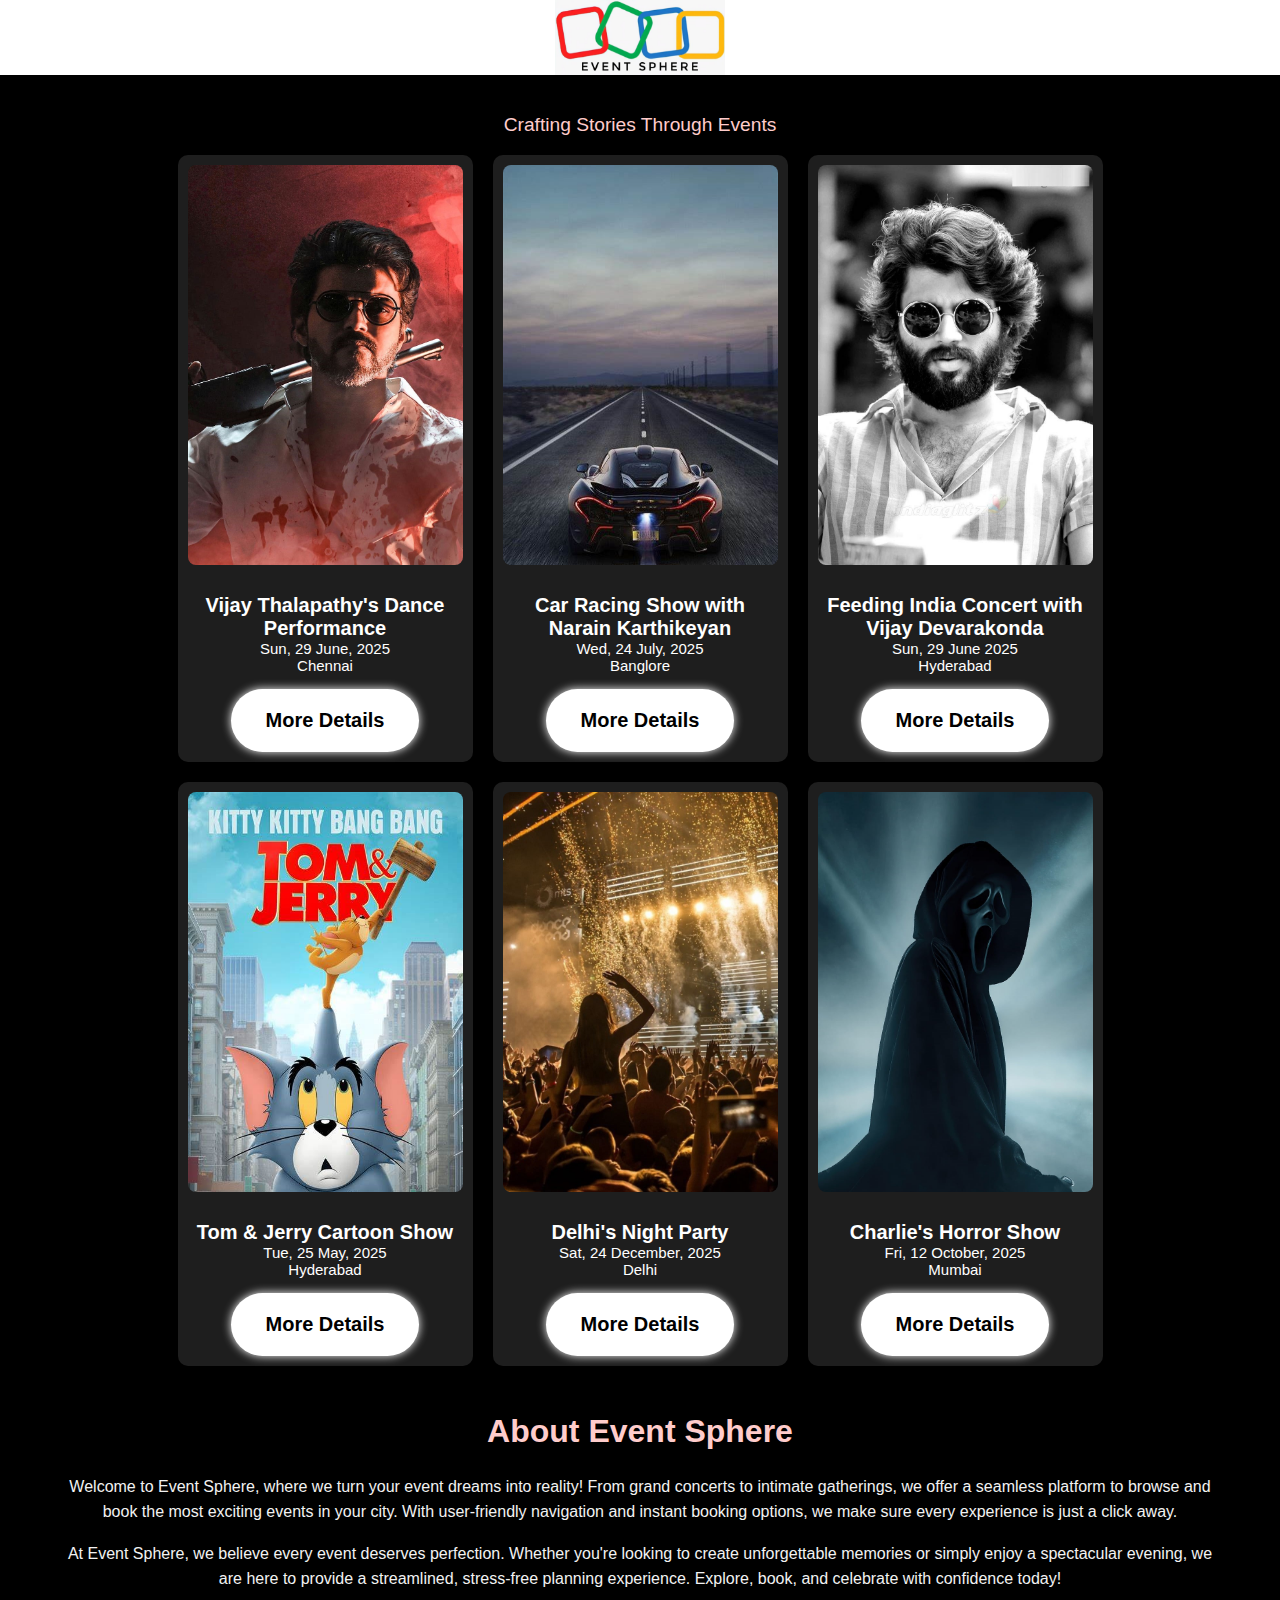
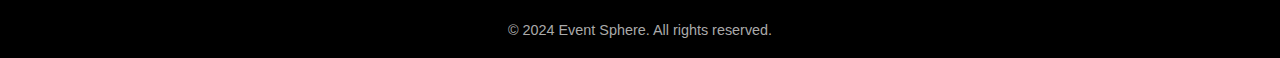
==== commit 0b85abd7: "Add files via upload" ====
--- a/index.html
+++ b/index.html
@@ -7,13 +7,11 @@
     <script src="script.js"></script>
 </head>
 <body>
+    <header class="header">
+        <img class="logo" src="logo.jpg">
+    </header>
     <div class="gallery-container">
-        <header class="header">
-            <h1><img class="logo" src="Event Management System Logo 2.png">
-                Event Sphere</h1>
-            <p class="sub-header">Crafting Stories Through Events</p>
-        </header>
-        <h3>Live Events:</h3><br><br>
+        <p class="sub-header">Crafting Stories Through Events</p>
         <div class="image-gallery">
             <div class="gallery-item">
                 <img src="Thalapathy.jpg" alt="Vijay Thalapathy">
--- a/style.css
+++ b/style.css
@@ -1,242 +1,244 @@
 body {
-    font-family: Arial, sans-serif;
-    margin: 0;
-    padding: 0;
-    background: #000000;
-    background-repeat: no-repeat;
-    background-size: cover;
-    background-position: center;
-    color: #f2f2f2;
-    display: flex;
-    justify-content: center;
-    align-items: center;
-    min-height: 100vh;
-    flex-direction: column;
+  font-family: Arial, sans-serif;
+  margin: 0;
+  padding: 0;
+  background: #000000;
+  background-repeat: no-repeat;
+  background-size: cover;
+  background-position: center;
+  color: #f2f2f2;
+  display: flex;
+  justify-content: center;
+  align-items: center;
+  min-height: 100vh;
+  flex-direction: column;
 }
 
 .gallery-container {
-    width: 90%;
-    max-width: 1200px;
-    padding: 20px;
+  width: 90%;
+  max-width: 1200px;
+  padding: 20px;
 }
 
 .header {
-    text-align: center;
-    margin-bottom: 20px;
-}
-
-.header h1 {
-    font-size: 3rem;
-    color: #e0aaff;
+  display: flex;       
+  align-items: center;     
+  justify-content: center;
+  background-color: #ffffff;
+  width: 100%;
+  height: 75px;            
+  padding: 0 20px;           
+  box-shadow: 0 2px 4px rgba(0, 0, 0, 0.1); 
 }
 
 .sub-header {
-    font-size: 1.2rem;
-    color: #c8a2c8;
+  font-size: 1.2rem;
+  color: #ffcccb;
+  text-align: center ;
 }
 
 .image-gallery {
-    display: flex;
-    flex-wrap: wrap;
-    gap: 20px;
-    justify-content: center;
+  display: flex;
+  flex-wrap: wrap;
+  gap: 20px;
+  justify-content: center;
 }
 
 .gallery-item {
-    text-align: center;
-    background-color: #1e1e1e;
-    border-radius: 10px;
-    padding: 10px;
-    box-shadow: 0 4px 8px rgba(0, 0, 0, 0.5);
-    width: 275px;
+  text-align: center;
+  background-color: #1e1e1e;
+  border-radius: 10px;
+  padding: 10px;
+  box-shadow: 0 4px 8px rgba(0, 0, 0, 0.5);
+  width: 275px;
 }
 
 .gallery-item img {
-    width: 275px;
-    height: 400px;
-    border-radius: 8px;
-    margin-bottom: 10px;
-}
-.image-head{
-    font-size:20px
+  width: 275px;
+  height: 400px;
+  border-radius: 8px;
+  margin-bottom: 10px;
+}
+
+.image-head {
+  font-size: 20px
 }
 
 .image-title {
-    font-size: 15px;
-    color: #ffffff;
+  font-size: 15px;
+  color: #ffffff;
 }
 
 .gallery-description {
-    margin-top: 40px;
-    text-align: center;
-    line-height: 1.6;
+  margin-top: 40px;
+  text-align: center;
+  line-height: 1.6;
 }
 
 .gallery-description h2 {
-    font-size: 2rem;
-    color: #ffcccb;
-    margin-bottom: 10px;
+  font-size: 2rem;
+  color: #ffcccb;
+  margin-bottom: 10px;
 }
 
 .footer {
-    text-align: center;
-    margin-top: 30px;
-    font-size: 0.9rem;
-    color: #aaaaaa;
-}
-
-/* From Uiverse.io by dalbrechtmartin */ 
+  text-align: center;
+  margin-top: 30px;
+  font-size: 0.9rem;
+  color: #aaaaaa;
+}
+
 button {
-    position: relative;
-    padding: 20px 35px;
-    background: #ffffff;
-    font-size: 20px;
-    font-weight: 600;
-    color: #000000;
-    box-shadow: 0px 0px 10px 0px rgb(255, 255, 255);
-    border-radius: 100px;
-    border: none;
-    transition: all 0.3s ease-in-out;
-    cursor: pointer;
-  }
-  
-  .star-1 {
-    position: absolute;
-    top: 20%;
-    left: 20%;
-    width: 25px;
-    height: auto;
-    filter: drop-shadow(0 0 0 #fffdef);
-    z-index: -5;
-    transition: all 0.8s cubic-bezier(0.05, 0.83, 0.43, 0.96);
-  }
-  
-  .star-2 {
-    position: absolute;
-    top: 45%;
-    left: 45%;
-    width: 15px;
-    height: auto;
-    filter: drop-shadow(0 0 0 #fffdef);
-    z-index: -5;
-    transition: all 0.8s cubic-bezier(0, 0.4, 0, 1.01);
-  }
-  
-  .star-3 {
-    position: absolute;
-    top: 40%;
-    left: 40%;
-    width: 5px;
-    height: auto;
-    filter: drop-shadow(0 0 0 #fffdef);
-    z-index: -5;
-    transition: all 0.8s cubic-bezier(0, 0.4, 0, 1.01);
-  }
-  
-  .star-4 {
-    position: absolute;
-    top: 20%;
-    left: 40%;
-    width: 8px;
-    height: auto;
-    filter: drop-shadow(0 0 0 #fffdef);
-    z-index: -5;
-    transition: all 0.8s cubic-bezier(0, 0.4, 0, 1.01);
-  }
-  
-  .star-5 {
-    position: absolute;
-    top: 25%;
-    left: 45%;
-    width: 15px;
-    height: auto;
-    filter: drop-shadow(0 0 0 #fffdef);
-    z-index: -5;
-    transition: all 0.8s cubic-bezier(0, 0.4, 0, 1.01);
-  }
-  
-  .star-6 {
-    position: absolute;
-    top: 5%;
-    left: 50%;
-    width: 5px;
-    height: auto;
-    filter: drop-shadow(0 0 0 #fffdef);
-    z-index: -5;
-    transition: all 0.8s cubic-bezier(0, 0.4, 0, 1.01);
-  }
-  
-  button:hover {
-    background: #000000;
-    color: #ffffff;
-    box-shadow: 0 0 80px #ffffff8c;
-  }
-  
-  button:hover .star-1 {
-    position: absolute;
-    top: -20%;
-    left: -20%;
-    width: 20px;
-    height: auto;
-    filter: drop-shadow(0 0 10px #fffdef);
-    z-index: 2;
-  }
-  
-  button:hover .star-2 {
-    position: absolute;
-    top: 35%;
-    left: -25%;
-    width: 15px;
-    height: auto;
-    filter: drop-shadow(0 0 10px #fffdef);
-    z-index: 2;
-  }
-  
-  button:hover .star-3 {
-    position: absolute;
-    top: 80%;
-    left: -10%;
-    width: 10px;
-    height: auto;
-    filter: drop-shadow(0 0 10px #fffdef);
-    z-index: 2;
-  }
-  
-  button:hover .star-4 {
-    position: absolute;
-    top: -25%;
-    left: 105%;
-    width: 20px;
-    height: auto;
-    filter: drop-shadow(0 0 10px #fffdef);
-    z-index: 2;
-  }
-  
-  button:hover .star-5 {
-    position: absolute;
-    top: 30%;
-    left: 115%;
-    width: 15px;
-    height: auto;
-    filter: drop-shadow(0 0 10px #fffdef);
-    z-index: 2;
-  }
-  
-  button:hover .star-6 {
-    position: absolute;
-    top: 80%;
-    left: 105%;
-    width: 10px;
-    height: auto;
-    filter: drop-shadow(0 0 10px #fffdef);
-    z-index: 2;
-  }
-  
-  .fil0 {
-    fill: #fffdef;
-  }
-  
-  .logo{
-    width: 100px;
-    height:auto;
-  }+  position: relative;
+  padding: 20px 35px;
+  background: #ffffff;
+  font-size: 20px;
+  font-weight: 600;
+  color: #000000;
+  box-shadow: 0px 0px 10px 0px rgb(255, 255, 255);
+  border-radius: 100px;
+  border: none;
+  transition: all 0.3s ease-in-out;
+  cursor: pointer;
+}
+
+.star-1 {
+  position: absolute;
+  top: 20%;
+  left: 20%;
+  width: 25px;
+  height: auto;
+  filter: drop-shadow(0 0 0 #fffdef);
+  z-index: -5;
+  transition: all 0.8s cubic-bezier(0.05, 0.83, 0.43, 0.96);
+}
+
+.star-2 {
+  position: absolute;
+  top: 45%;
+  left: 45%;
+  width: 15px;
+  height: auto;
+  filter: drop-shadow(0 0 0 #fffdef);
+  z-index: -5;
+  transition: all 0.8s cubic-bezier(0, 0.4, 0, 1.01);
+}
+
+.star-3 {
+  position: absolute;
+  top: 40%;
+  left: 40%;
+  width: 5px;
+  height: auto;
+  filter: drop-shadow(0 0 0 #fffdef);
+  z-index: -5;
+  transition: all 0.8s cubic-bezier(0, 0.4, 0, 1.01);
+}
+
+.star-4 {
+  position: absolute;
+  top: 20%;
+  left: 40%;
+  width: 8px;
+  height: auto;
+  filter: drop-shadow(0 0 0 #fffdef);
+  z-index: -5;
+  transition: all 0.8s cubic-bezier(0, 0.4, 0, 1.01);
+}
+
+.star-5 {
+  position: absolute;
+  top: 25%;
+  left: 45%;
+  width: 15px;
+  height: auto;
+  filter: drop-shadow(0 0 0 #fffdef);
+  z-index: -5;
+  transition: all 0.8s cubic-bezier(0, 0.4, 0, 1.01);
+}
+
+.star-6 {
+  position: absolute;
+  top: 5%;
+  left: 50%;
+  width: 5px;
+  height: auto;
+  filter: drop-shadow(0 0 0 #fffdef);
+  z-index: -5;
+  transition: all 0.8s cubic-bezier(0, 0.4, 0, 1.01);
+}
+
+button:hover {
+  background: #000000;
+  color: #ffffff;
+  box-shadow: 0 0 80px #ffffff8c;
+}
+
+button:hover .star-1 {
+  position: absolute;
+  top: -20%;
+  left: -20%;
+  width: 20px;
+  height: auto;
+  filter: drop-shadow(0 0 10px #fffdef);
+  z-index: 2;
+}
+
+button:hover .star-2 {
+  position: absolute;
+  top: 35%;
+  left: -25%;
+  width: 15px;
+  height: auto;
+  filter: drop-shadow(0 0 10px #fffdef);
+  z-index: 2;
+}
+
+button:hover .star-3 {
+  position: absolute;
+  top: 80%;
+  left: -10%;
+  width: 10px;
+  height: auto;
+  filter: drop-shadow(0 0 10px #fffdef);
+  z-index: 2;
+}
+
+button:hover .star-4 {
+  position: absolute;
+  top: -25%;
+  left: 105%;
+  width: 20px;
+  height: auto;
+  filter: drop-shadow(0 0 10px #fffdef);
+  z-index: 2;
+}
+
+button:hover .star-5 {
+  position: absolute;
+  top: 30%;
+  left: 115%;
+  width: 15px;
+  height: auto;
+  filter: drop-shadow(0 0 10px #fffdef);
+  z-index: 2;
+}
+
+button:hover .star-6 {
+  position: absolute;
+  top: 80%;
+  left: 105%;
+  width: 10px;
+  height: auto;
+  filter: drop-shadow(0 0 10px #fffdef);
+  z-index: 2;
+}
+
+.fil0 {
+  fill: #fffdef;
+}
+
+.logo {
+  width: auto;
+  height: 75px;
+}